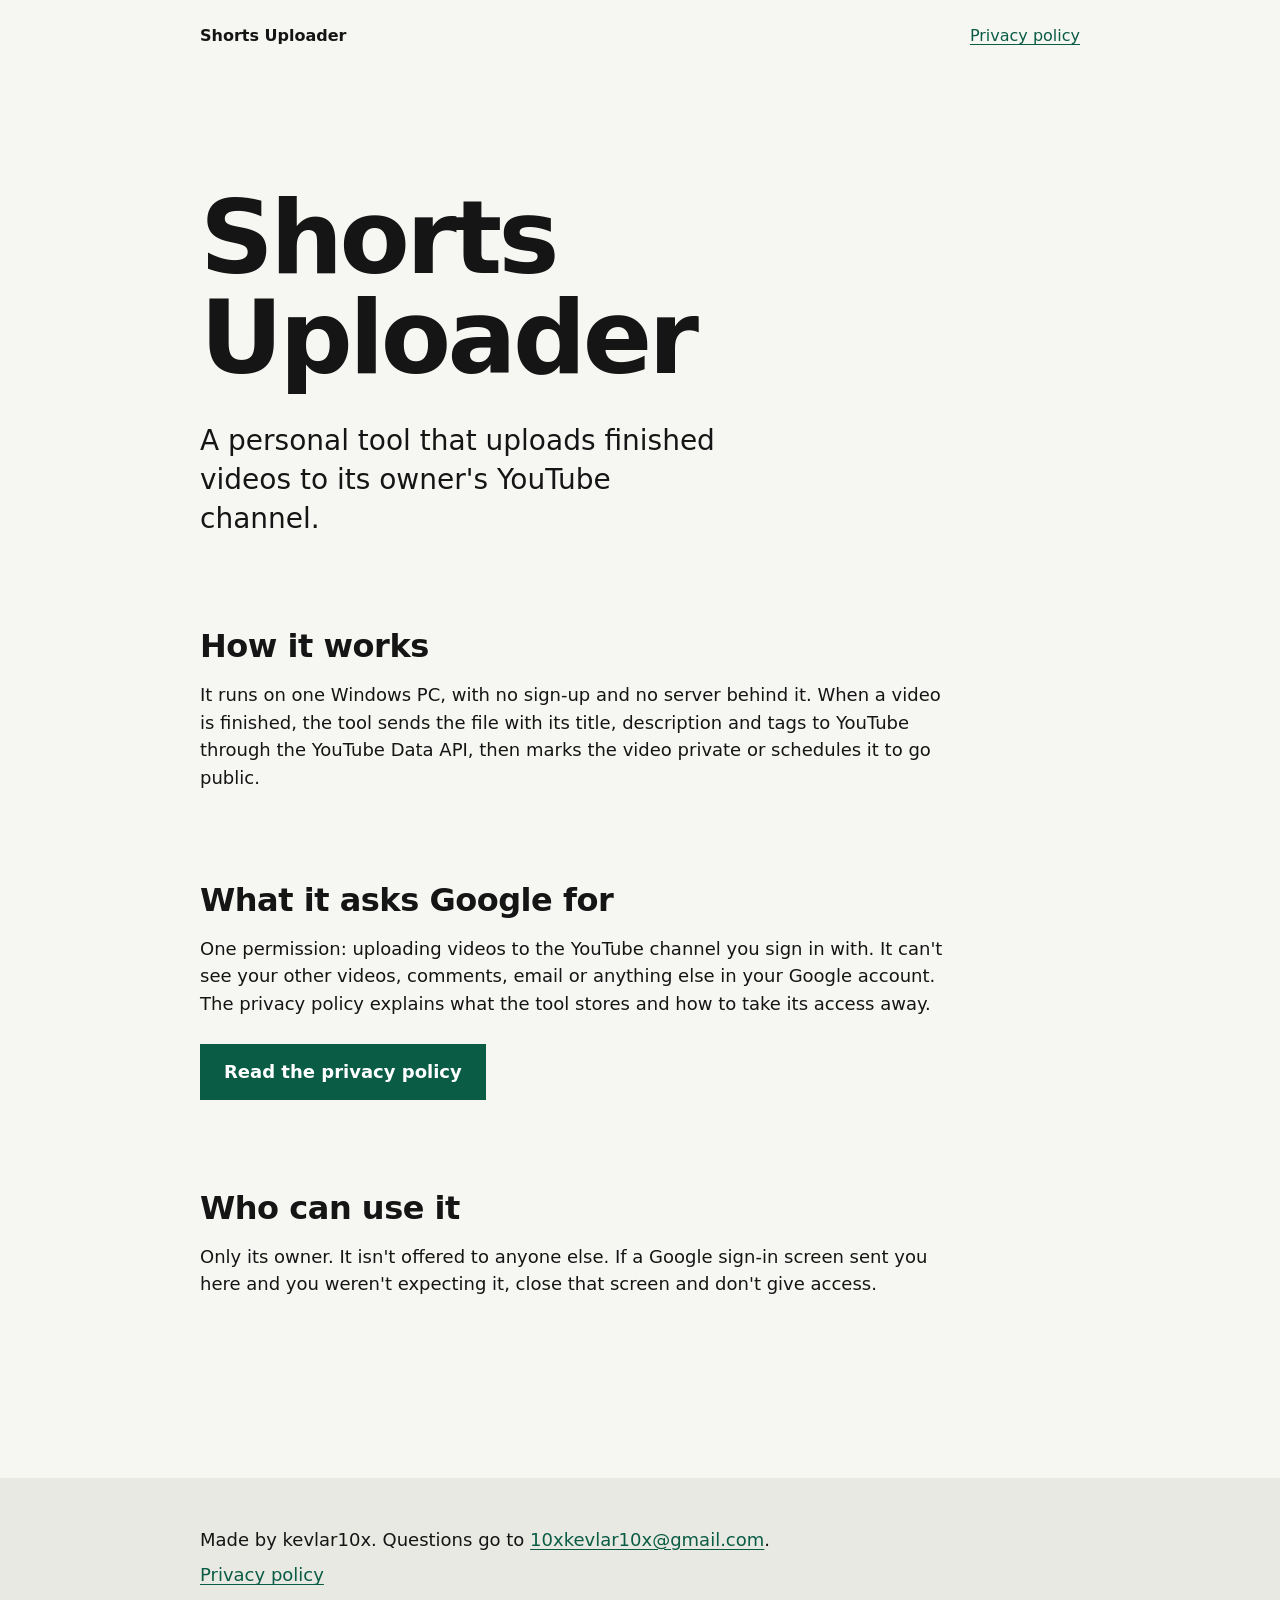
==== index.html @ 7bcd60a1 "Add homepage and privacy policy Co-Authored-By: Claude Opus 5.5 <noreply@anthropic.com>" ====
<!doctype html>
<html lang="en">
<head>
<meta charset="utf-8">
<meta name="viewport" content="width=device-width, initial-scale=1">
<title>Shorts Uploader</title>
<meta name="description" content="Shorts Uploader is a personal tool that uploads finished videos to its owner's YouTube channel.">
<link rel="stylesheet" href="style.css">
</head>
<body>
<header class="bar">
  <a class="name" href="./">Shorts Uploader</a>
  <nav><a href="privacy.html">Privacy policy</a></nav>
</header>

<main>
  <h1>Shorts Uploader</h1>
  <p class="lede">A personal tool that uploads finished videos to its owner's YouTube channel.</p>

  <section>
    <h2>How it works</h2>
    <p>It runs on one Windows PC, with no sign-up and no server behind it. When a video is finished, the tool sends the file with its title, description and tags to YouTube through the YouTube Data API, then marks the video private or schedules it to go public.</p>
  </section>

  <section>
    <h2>What it asks Google for</h2>
    <p>One permission: uploading videos to the YouTube channel you sign in with. It can't see your other videos, comments, email or anything else in your Google account. The privacy policy explains what the tool stores and how to take its access away.</p>
    <a class="action" href="privacy.html">Read the privacy policy</a>
  </section>

  <section>
    <h2>Who can use it</h2>
    <p>Only its owner. It isn't offered to anyone else. If a Google sign-in screen sent you here and you weren't expecting it, close that screen and don't give access.</p>
  </section>
</main>

<footer class="close">
  <p>Made by kevlar10x. Questions go to <a href="mailto:10xkevlar10x@gmail.com">10xkevlar10x@gmail.com</a>.</p>
  <p><a href="privacy.html">Privacy policy</a></p>
</footer>
</body>
</html>
---- style.css ----
:root {
  --ground: #f6f6f3;
  --ink: #151515;
  --soft: #4a4a46;
  --field: #e9e9e3;
  --accent: #0a5c45;
  --on-accent: #ffffff;
  --margin: clamp(20px, 5vw, 64px);
  --measure: 66ch;
  --column: 880px;
  /* one centred reading column; the side padding grows on wide screens so both margins match */
  --side: max(var(--margin), calc((100% - var(--column)) / 2));
  color-scheme: light dark;
}

@media (prefers-color-scheme: dark) {
  :root {
    --ground: #121312;
    --ink: #ececea;
    --soft: #b4b4ae;
    --field: #1d1f1d;
    --accent: #5fc9a3;
    --on-accent: #0b1a14;
  }
}

* { box-sizing: border-box; }

html { -webkit-text-size-adjust: 100%; }

body {
  margin: 0;
  background: var(--ground);
  color: var(--ink);
  font: 18px/1.55 system-ui, -apple-system, "Segoe UI", Roboto, "Helvetica Neue", Arial, sans-serif;
}

a { color: var(--accent); text-underline-offset: 0.18em; }
a:hover { text-decoration-thickness: 2px; }
a:focus-visible { outline: 3px solid var(--accent); outline-offset: 3px; border-radius: 2px; }

.bar, main, .close { padding-inline: var(--side); }

.bar {
  display: flex;
  justify-content: space-between;
  align-items: baseline;
  gap: 24px;
  padding-block: 24px;
  font-size: 16px;
}
.bar .name { color: var(--ink); font-weight: 650; text-decoration: none; }
.bar nav { display: flex; gap: 24px; }

main { padding-block: clamp(48px, 9vw, 120px) 0; }

h1 {
  margin: 0;
  font-size: clamp(2.6rem, 8vw, 6.5rem);
  line-height: 0.98;
  letter-spacing: -0.035em;
  font-weight: 750;
  max-width: 14ch;
}

.lede {
  margin: 32px 0 0;
  max-width: 30ch;
  font-size: clamp(1.3rem, 2.4vw, 1.75rem);
  line-height: 1.4;
}

.dated { margin: 24px 0 0; color: var(--soft); font-size: 16px; }

section { margin-top: clamp(56px, 7vw, 96px); max-width: var(--measure); }

h2 {
  margin: 0 0 16px;
  font-size: clamp(1.5rem, 2.6vw, 2rem);
  line-height: 1.15;
  letter-spacing: -0.015em;
  font-weight: 700;
}

p { margin: 0 0 1em; }

.action {
  display: inline-block;
  margin-top: 8px;
  padding: 14px 24px;
  background: var(--accent);
  color: var(--on-accent);
  font-weight: 650;
  text-decoration: none;
}
.action:hover { filter: brightness(1.08); }

.close {
  margin-top: clamp(96px, 14vw, 200px);
  padding-block: 48px 64px;
  background: var(--field);
}
.close p { margin: 0 0 8px; max-width: var(--measure); }
.close .big { font-size: clamp(1.6rem, 4vw, 2.6rem); font-weight: 750; letter-spacing: -0.02em; margin-bottom: 16px; }

@media (max-width: 480px) {
  body { font-size: 17px; }
  .bar { flex-direction: column; gap: 8px; }
}
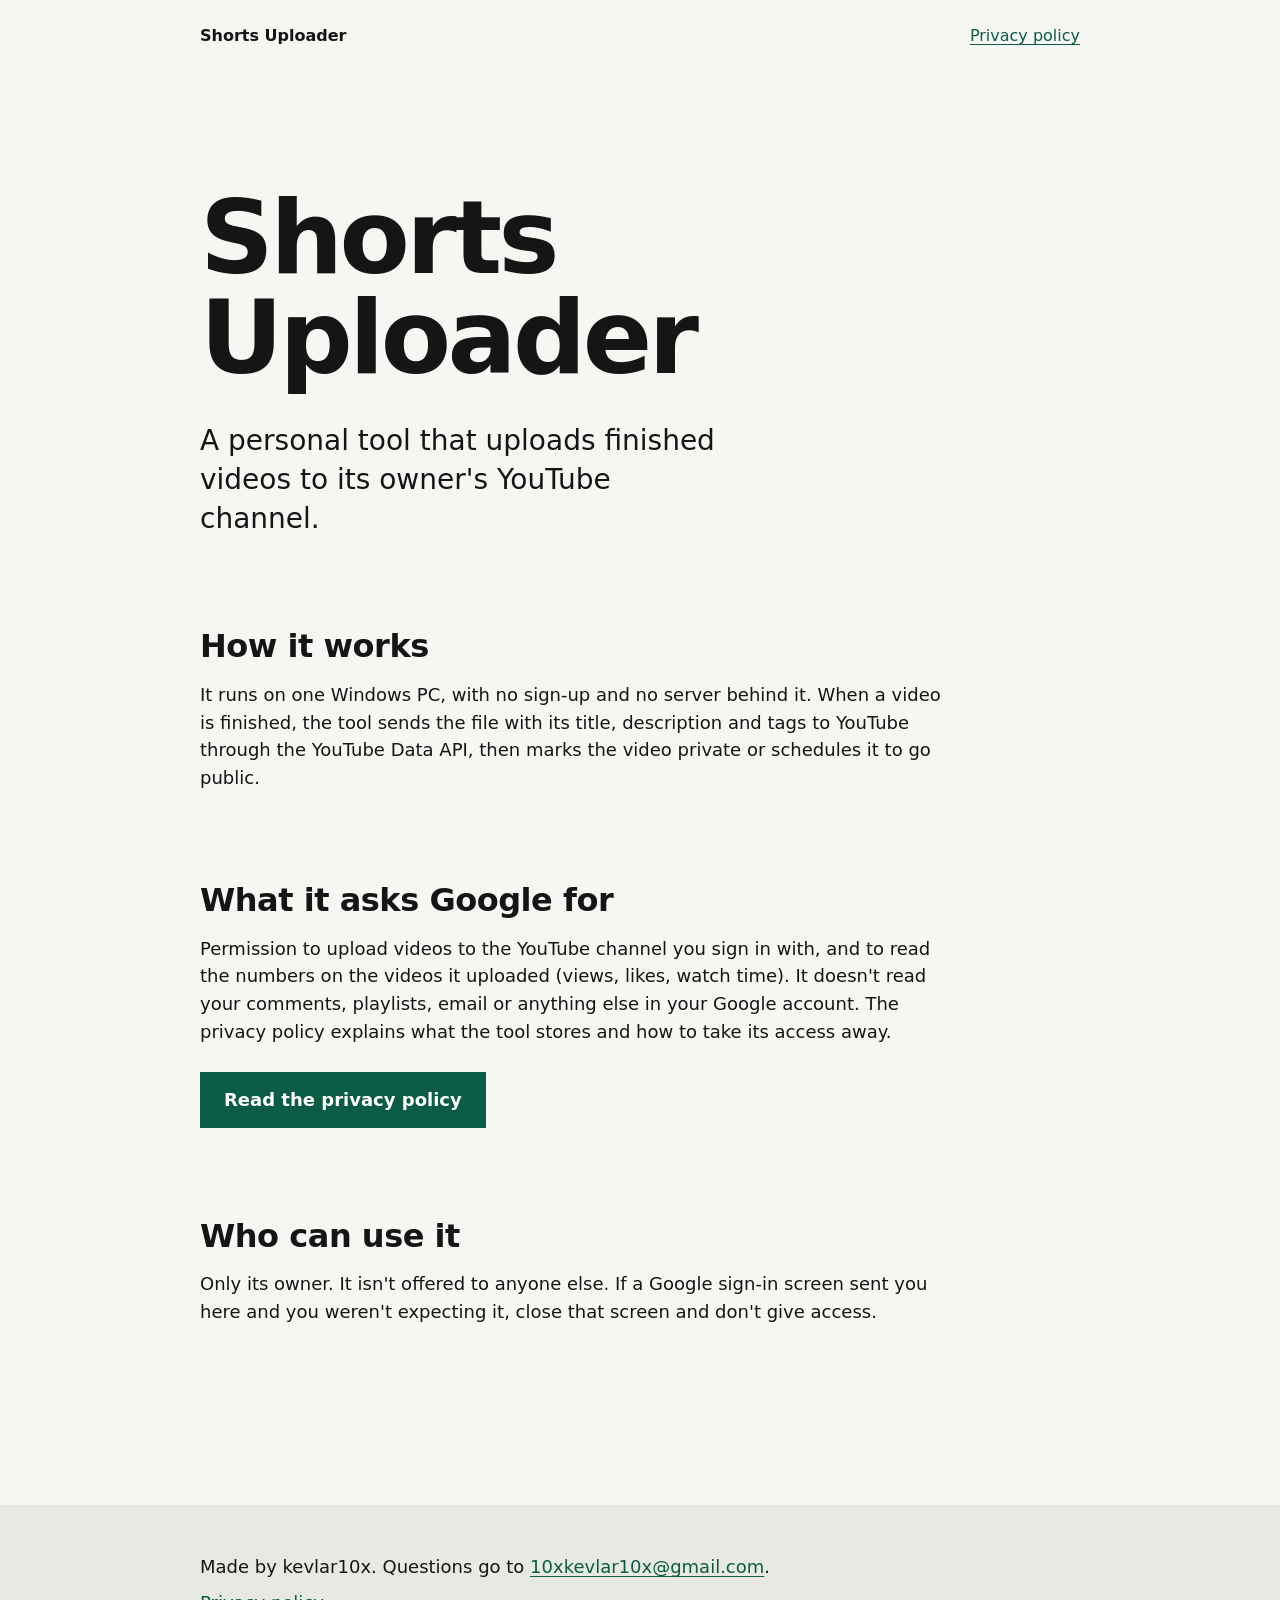
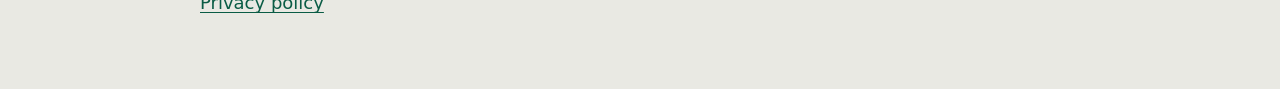
==== commit dfab7804: "Say the tool reads stats for its own videos The uploader now also asks for youtube.readonly and yt-a" ====
--- a/index.html
+++ b/index.html
@@ -24,7 +24,7 @@
 
   <section>
     <h2>What it asks Google for</h2>
-    <p>One permission: uploading videos to the YouTube channel you sign in with. It can't see your other videos, comments, email or anything else in your Google account. The privacy policy explains what the tool stores and how to take its access away.</p>
+    <p>Permission to upload videos to the YouTube channel you sign in with, and to read the numbers on the videos it uploaded (views, likes, watch time). It doesn't read your comments, playlists, email or anything else in your Google account. The privacy policy explains what the tool stores and how to take its access away.</p>
     <a class="action" href="privacy.html">Read the privacy policy</a>
   </section>
 
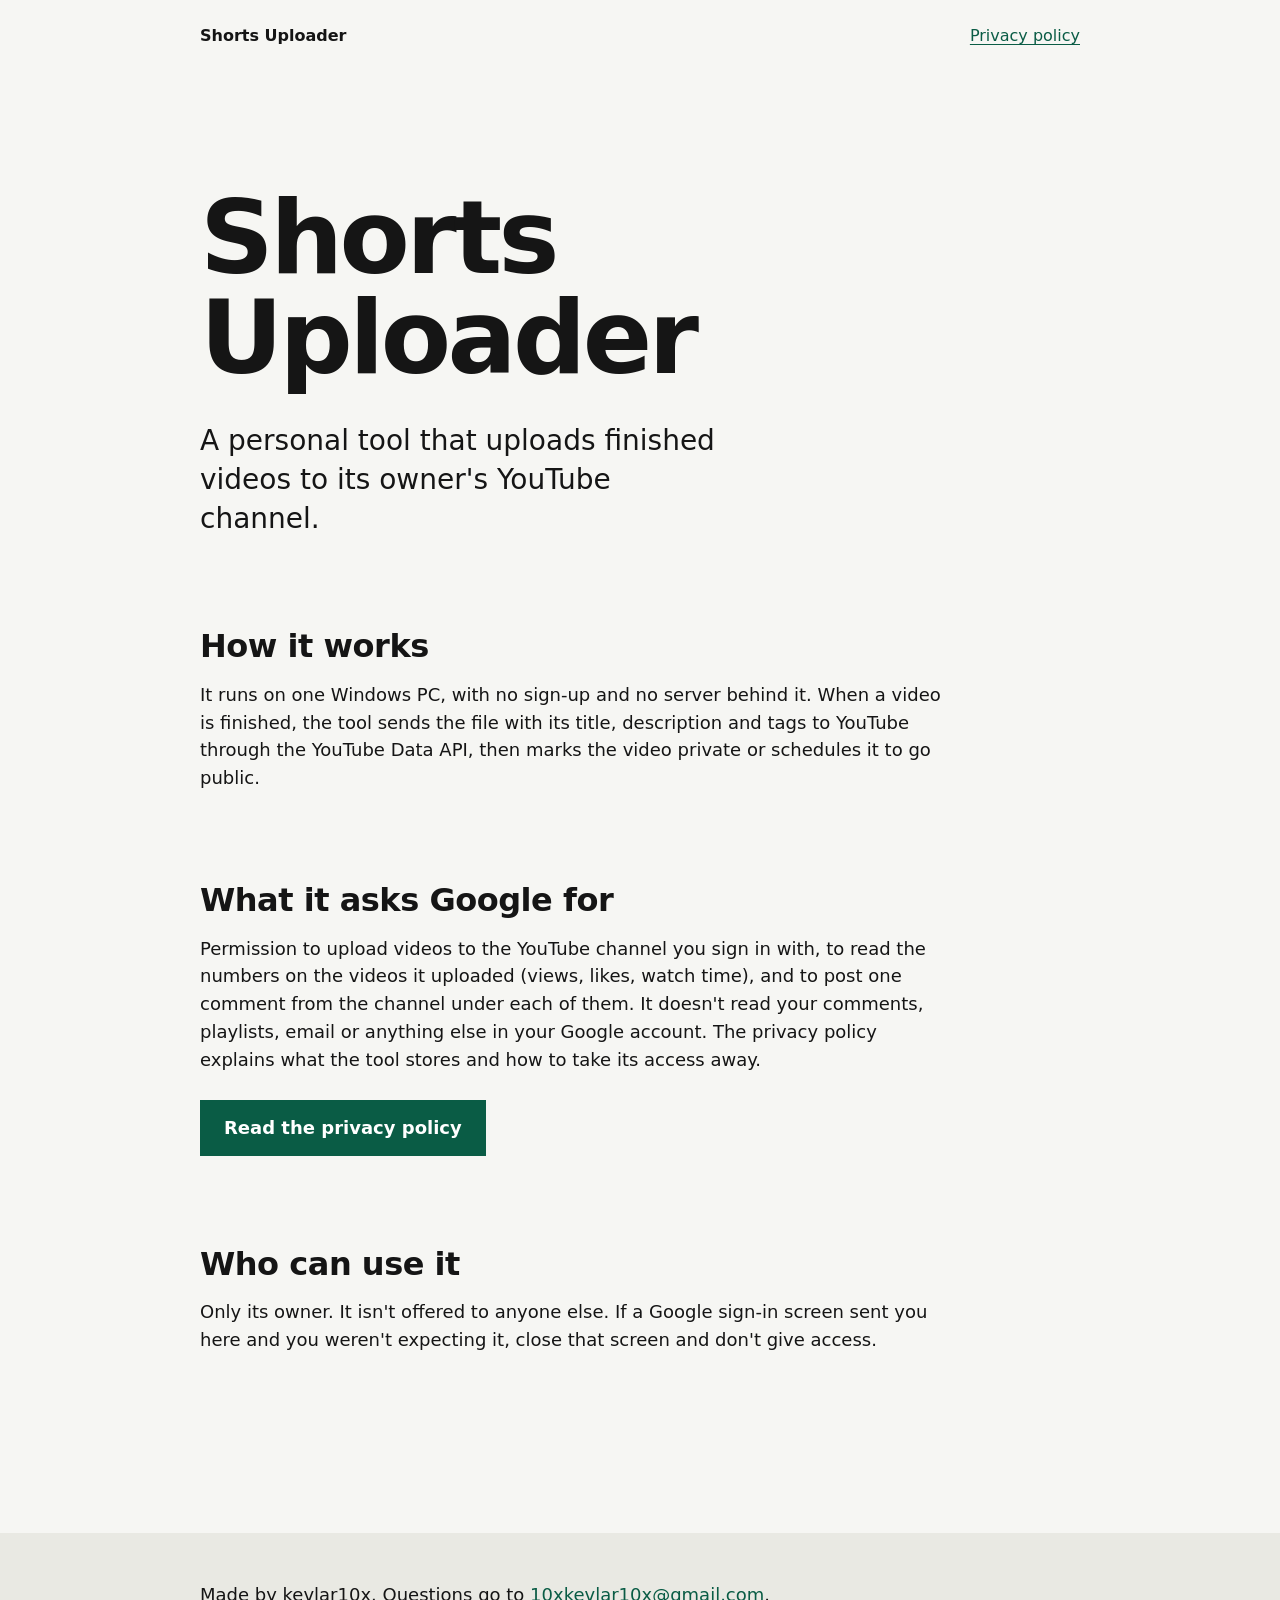
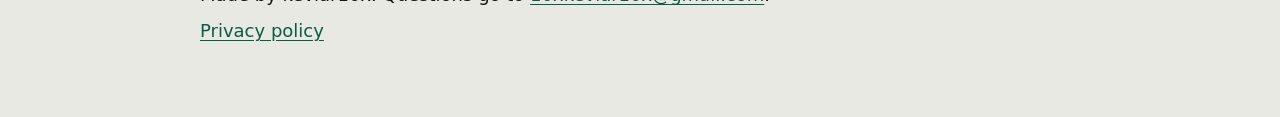
==== commit 0794ff07: "Say the tool posts one comment under each video The uploader now also asks for youtube.force-ssl, th" ====
--- a/index.html
+++ b/index.html
@@ -24,7 +24,7 @@
 
   <section>
     <h2>What it asks Google for</h2>
-    <p>Permission to upload videos to the YouTube channel you sign in with, and to read the numbers on the videos it uploaded (views, likes, watch time). It doesn't read your comments, playlists, email or anything else in your Google account. The privacy policy explains what the tool stores and how to take its access away.</p>
+    <p>Permission to upload videos to the YouTube channel you sign in with, to read the numbers on the videos it uploaded (views, likes, watch time), and to post one comment from the channel under each of them. It doesn't read your comments, playlists, email or anything else in your Google account. The privacy policy explains what the tool stores and how to take its access away.</p>
     <a class="action" href="privacy.html">Read the privacy policy</a>
   </section>
 
